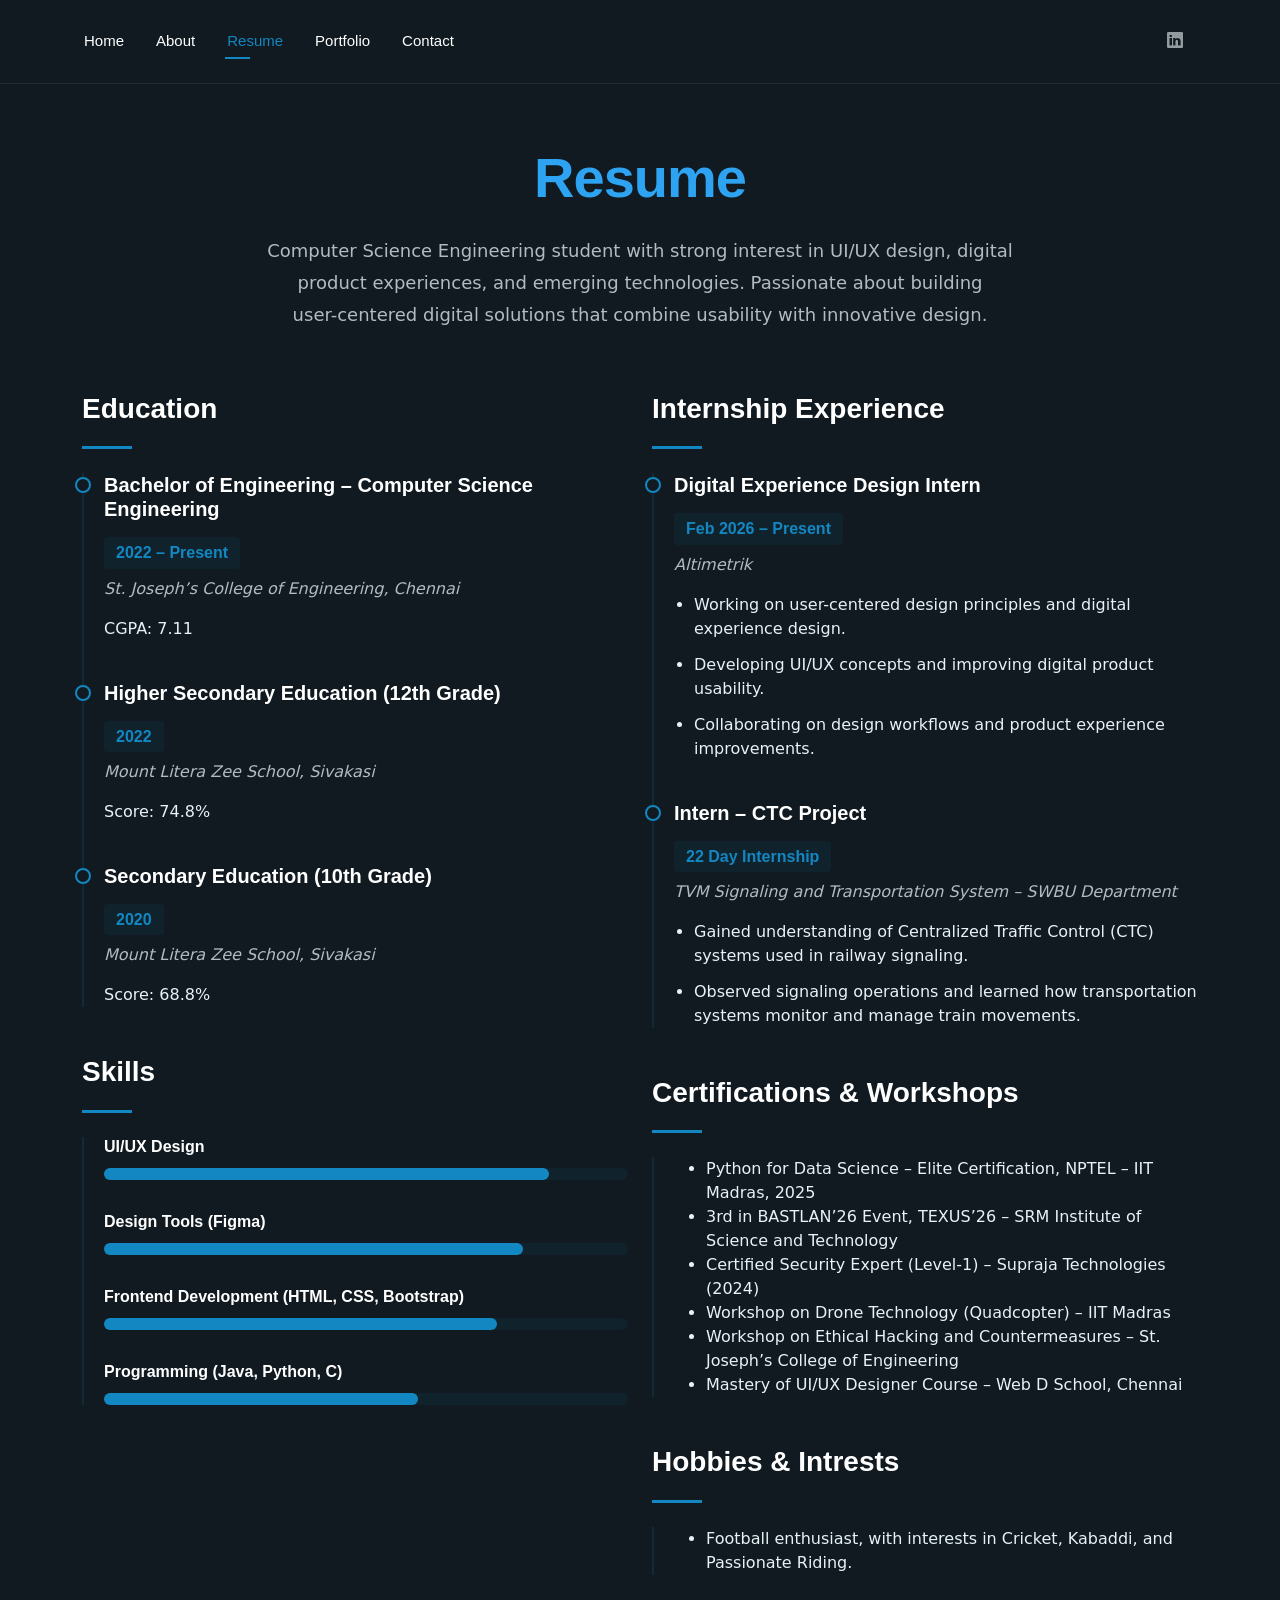
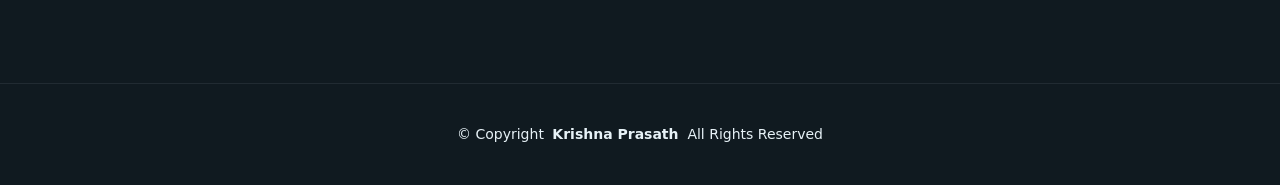
==== resume.html @ 1b945bd7 "Add files via upload" ====
<!DOCTYPE html>
<html lang="en">

<head>
<meta charset="utf-8">
<meta content="width=device-width, initial-scale=1.0" name="viewport">

<title>Resume - Krishna Prasath</title>

<meta name="description" content="Resume of Krishna Prasath - UI/UX Designer and Computer Science Engineering Student">
<meta name="keywords" content="Krishna Prasath Resume, UI UX Designer, Computer Science Engineer">

<link href="assets/img/favicon.png" rel="icon">
<link href="assets/img/apple-touch-icon.png" rel="apple-touch-icon">

<link href="assets/vendor/bootstrap/css/bootstrap.min.css" rel="stylesheet">
<link href="assets/vendor/bootstrap-icons/bootstrap-icons.css" rel="stylesheet">
<link href="assets/vendor/aos/aos.css" rel="stylesheet">
<link href="assets/vendor/swiper/swiper-bundle.min.css" rel="stylesheet">
<link href="assets/vendor/glightbox/css/glightbox.min.css" rel="stylesheet">

<link href="assets/css/main.css" rel="stylesheet">

</head>

<body class="resume-page">

<header id="header" class="header d-flex align-items-center light-background sticky-top">

<div class="container position-relative d-flex align-items-center justify-content-between">

<nav id="navmenu" class="navmenu">

<ul>

<li><a href="index.html">Home</a></li>

<li><a href="about.html">About</a></li>

<li><a href="resume.html" class="active">Resume</a></li>

<li><a href="portfolio.html">Portfolio</a></li>

<li><a href="contact.html">Contact</a></li>

</ul>

<i class="mobile-nav-toggle d-xl-none bi bi-list"></i>

</nav>

<div class="header-social-links">

<a href="https://linkedin.com/in/krishna-prasath-263761264">
<i class="bi bi-linkedin"></i>
</a>

</div>

</div>

</header>


<main class="main">

<section id="resume" class="resume section">


<div class="container section-title">

<h2 style="color:#2EA3F2";><b>Resume</b></h2>

<p>
Computer Science Engineering student with strong interest in UI/UX design, digital product experiences, and emerging technologies. Passionate about building user-centered digital solutions that combine usability with innovative design.
</p>

</div>


<div class="container">


<div class="row">


<div class="col-lg-6">


<div class="resume-item">

<h3 class="resume-title">Education</h3>

<div class="resume-content">

<article class="education-item">

<h4>Bachelor of Engineering – Computer Science Engineering</h4>

<h5>2022 – Present</h5>

<p class="institution"><em>St. Joseph’s College of Engineering, Chennai</em></p>

<p>CGPA: 7.11</p>

</article>


<article class="education-item">

<h4>Higher Secondary Education (12th Grade)</h4>

<h5>2022</h5>

<p class="institution"><em>Mount Litera Zee School, Sivakasi</em></p>

<p>Score: 74.8%</p>

</article>


<article class="education-item">

<h4>Secondary Education (10th Grade)</h4>

<h5>2020</h5>

<p class="institution"><em>Mount Litera Zee School, Sivakasi</em></p>

<p>Score: 68.8%</p>

</article>

</div>

</div>


<div class="resume-item skills-animation">

<h3 class="resume-title">Skills</h3>

<div class="resume-content">

<div class="skill-item">

<h4>UI/UX Design</h4>

<div class="progress">

<div class="progress-bar"
role="progressbar"
aria-valuenow="85"
aria-valuemin="0"
aria-valuemax="100"></div>

</div>

</div>

<div class="skill-item">

<h4>Design Tools (Figma)</h4>

<div class="progress">

<div class="progress-bar"
role="progressbar"
aria-valuenow="80"
aria-valuemin="0"
aria-valuemax="100"></div>

</div>

</div>


<div class="skill-item">

<h4>Frontend Development (HTML, CSS, Bootstrap)</h4>

<div class="progress">

<div class="progress-bar"
role="progressbar"
aria-valuenow="75"
aria-valuemin="0"
aria-valuemax="100"></div>

</div>

</div>


<div class="skill-item">

<h4>Programming (Java, Python, C)</h4>

<div class="progress">

<div class="progress-bar"
role="progressbar"
aria-valuenow="60"
aria-valuemin="0"
aria-valuemax="100"></div>

</div>

</div>

</div>

</div>

</div>



<div class="col-lg-6">


<div class="resume-item">

<h3 class="resume-title">Internship Experience</h3>

<div class="resume-content">


<article class="experience-item">

<h4>Digital Experience Design Intern</h4>

<h5>Feb 2026 – Present</h5>

<p class="company"><em>Altimetrik</em></p>

<ul>

<li>Working on user-centered design principles and digital experience design.</li>

<li>Developing UI/UX concepts and improving digital product usability.</li>

<li>Collaborating on design workflows and product experience improvements.</li>

</ul>

</article>


<!-- <article class="experience-item">

<h4>Software Development Intern</h4>

<h5>15 Day Internship</h5>

<p class="company"><em>DS Solution Tech Private Limited</em></p>

<ul>

<li>Gained hands-on exposure to software development processes.</li>

<li>Worked with development tools and basic UI/UX design concepts.</li>

</ul>

</article> -->

<article class="experience-item">

<h4>Intern – CTC Project</h4>

<h5>22 Day Internship</h5>

<p class="company"><em>TVM Signaling and Transportation System – SWBU Department</em></p>

<ul>

<li>Gained understanding of Centralized Traffic Control (CTC) systems used in railway signaling.</li>

<li>Observed signaling operations and learned how transportation systems monitor and manage train movements.</li>



</ul>

</article>

</div>

</div>

<div class="resume-item">

<h3 class="resume-title">Certifications & Workshops</h3>

<div class="resume-content">

<ul>

<li>Python for Data Science – Elite Certification, NPTEL – IIT Madras, 2025</li>

<li>3rd in BASTLAN’26 Event, TEXUS’26 – SRM Institute of Science and Technology</li>

<li>Certified Security Expert (Level-1) – Supraja Technologies (2024)</li>

<li>Workshop on Drone Technology (Quadcopter) – IIT Madras</li>

<li>Workshop on Ethical Hacking and Countermeasures – St. Joseph’s College of Engineering</li>

<li>Mastery of UI/UX Designer Course – Web D School, Chennai</li>

</ul>

</div>

</div>


<div class="resume-item">

<h3 class="resume-title">Hobbies & Intrests</h3>

<div class="resume-content">

<ul>

<li>Football enthusiast, with interests in Cricket, Kabaddi, and Passionate Riding.</li>

</ul>

</div>

</div>

</div>


</div>

</div>

</section>

</main>


<footer id="footer" class="footer">

<div class="container">

<div class="copyright text-center">

<p>

© Copyright

<strong class="px-1 sitename">

Krishna Prasath

</strong>

All Rights Reserved

</p>

</div>



</div>

</footer>


<a href="#" id="scroll-top"
class="scroll-top d-flex align-items-center justify-content-center">

<i class="bi bi-arrow-up-short"></i>

</a>

<div id="preloader"></div>

<script src="assets/vendor/bootstrap/js/bootstrap.bundle.min.js"></script>
<script src="assets/vendor/php-email-form/validate.js"></script>
<script src="assets/vendor/aos/aos.js"></script>
<script src="assets/vendor/typed.js/typed.umd.js"></script>
<script src="assets/vendor/waypoints/noframework.waypoints.js"></script>
<script src="assets/vendor/purecounter/purecounter_vanilla.js"></script>
<script src="assets/vendor/swiper/swiper-bundle.min.js"></script>
<script src="assets/vendor/imagesloaded/imagesloaded.pkgd.min.js"></script>
<script src="assets/vendor/isotope-layout/isotope.pkgd.min.js"></script>
<script src="assets/vendor/glightbox/js/glightbox.min.js"></script>

<script src="assets/js/main.js"></script>

</body>

</html>
---- assets/css/main.css ----
/**
* Template Name: FolioOne
* Template URL: https://bootstrapmade.com/folioone-bootstrap-portfolio-website-template/
* Updated: Aug 23 2025 with Bootstrap v5.3.7
* Author: BootstrapMade.com
* License: https://bootstrapmade.com/license/
*/

/*--------------------------------------------------------------
# Font & Color Variables
# Help: https://bootstrapmade.com/color-system/
--------------------------------------------------------------*/
/* Fonts */
:root {
  --default-font: "Roboto",  system-ui, -apple-system, "Segoe UI", Roboto, "Helvetica Neue", Arial, "Noto Sans", "Liberation Sans", sans-serif, "Apple Color Emoji", "Segoe UI Emoji", "Segoe UI Symbol", "Noto Color Emoji";
  --heading-font: "Raleway",  sans-serif;
  --nav-font: "Poppins",  sans-serif;
}

/* Global Colors - The following color variables are used throughout the website. Updating them here will change the color scheme of the entire website */
:root { 
  --background-color: #101a20; /* Background color for the entire website, including individual sections */
  --default-color: #e7f2f7; /* Default color used for the majority of the text content across the entire website */
  --heading-color: #ffffff; /* Color for headings, subheadings and title throughout the website */
  --accent-color: #1387c1; /* Accent color that represents your brand on the website. It's used for buttons, links, and other elements that need to stand out */
  --surface-color: #141f26; /* The surface color is used as a background of boxed elements within sections, such as cards, icon boxes, or other elements that require a visual separation from the global background. */
  --contrast-color: #ffffff; /* Contrast color for text, ensuring readability against backgrounds of accent, heading, or default colors. */
}

/* Nav Menu Colors - The following color variables are used specifically for the navigation menu. They are separate from the global colors to allow for more customization options */
:root {
  --nav-color: #ffffff;  /* The default color of the main navmenu links */
  --nav-hover-color: #1387c1; /* Applied to main navmenu links when they are hovered over or active */
  --nav-mobile-background-color: #213642; /* Used as the background color for mobile navigation menu */
  --nav-dropdown-background-color: #051117; /* Used as the background color for dropdown items that appear when hovering over primary navigation items */
  --nav-dropdown-color: #e7f2f7; /* Used for navigation links of the dropdown items in the navigation menu. */
  --nav-dropdown-hover-color: #1387c1; /* Similar to --nav-hover-color, this color is applied to dropdown navigation links when they are hovered over. */
}

/* Color Presets - These classes override global colors when applied to any section or element, providing reuse of the sam color scheme. */

.light-background {
  --background-color: #142027;
  --surface-color: #325264;
}

.dark-background {
  --background-color: #0b1419;
  --default-color: #ffffff;
  --heading-color: #ffffff;
  --surface-color: #252525;
  --contrast-color: #ffffff;
}

/* Smooth scroll */
:root {
  scroll-behavior: smooth;
}

/*--------------------------------------------------------------
# General Styling & Shared Classes
--------------------------------------------------------------*/
body {
  color: var(--default-color);
  background-color: var(--background-color);
  font-family: var(--default-font);
}

a {
  color: var(--accent-color);
  text-decoration: none;
  transition: 0.3s;
}

a:hover {
  color: color-mix(in srgb, var(--accent-color), transparent 25%);
  text-decoration: none;
}

h1,
h2,
h3,
h4,
h5,
h6 {
  color: var(--heading-color);
  font-family: var(--heading-font);
}

/* PHP Email Form Messages
------------------------------*/
.php-email-form .error-message {
  display: none;
  background: #df1529;
  color: #ffffff;
  text-align: left;
  padding: 15px;
  margin-bottom: 24px;
  font-weight: 600;
}

.php-email-form .sent-message {
  display: none;
  color: #ffffff;
  background: #059652;
  text-align: center;
  padding: 15px;
  margin-bottom: 24px;
  font-weight: 600;
}

.php-email-form .loading {
  display: none;
  background: var(--surface-color);
  text-align: center;
  padding: 15px;
  margin-bottom: 24px;
}

.php-email-form .loading:before {
  content: "";
  display: inline-block;
  border-radius: 50%;
  width: 24px;
  height: 24px;
  margin: 0 10px -6px 0;
  border: 3px solid var(--accent-color);
  border-top-color: var(--surface-color);
  animation: php-email-form-loading 1s linear infinite;
}

@keyframes php-email-form-loading {
  0% {
    transform: rotate(0deg);
  }

  100% {
    transform: rotate(360deg);
  }
}

/*--------------------------------------------------------------
# Global Header
--------------------------------------------------------------*/
.header {
  --background-color: rgba(255, 255, 255, 0);
  color: var(--default-color);
  background-color: var(--background-color);
  padding: 15px 0;
  transition: all 0.5s;
  z-index: 997;
  border-bottom: 1px solid color-mix(in srgb, var(--default-color), transparent 92%);
}

.header .logo {
  line-height: 1;
}

.header .logo img {
  max-height: 36px;
  margin-right: 8px;
}

.header .logo h1 {
  font-size: 32px;
  margin: 0;
  font-weight: 400;
  color: var(--heading-color);
}

.header .header-social-links {
  padding-right: 15px;
}

.header .header-social-links a {
  color: color-mix(in srgb, var(--default-color), transparent 40%);
  padding-left: 6px;
  display: inline-block;
  transition: 0.3s;
  font-size: 16px;
}

.header .header-social-links a:hover {
  color: var(--default-color);
}

.header .header-social-links a i {
  line-height: 0px;
}

@media (max-width: 1200px) {
  .header .logo {
    order: 1;
  }

  .header .header-social-links {
    order: 2;
  }

  .header .navmenu {
    order: 3;
  }
}

/* Global Header on Scroll
------------------------------*/
.scrolled .header {
  --background-color: rgba(16, 26, 32, 0.9);
}

/*--------------------------------------------------------------
# Navigation Menu
--------------------------------------------------------------*/
/* Desktop Navigation */
@media (min-width: 1200px) {
  .navmenu {
    padding: 0;
  }

  .navmenu ul {
    margin: 0;
    padding: 0;
    display: flex;
    list-style: none;
    align-items: center;
  }

  .navmenu li {
    position: relative;
  }

  .navmenu>ul>li {
    white-space: nowrap;
    padding: 15px 28px 15px 0;
  }

  .navmenu>ul>li:last-child {
    padding-right: 0;
  }

  .navmenu a,
  .navmenu a:focus {
    color: var(--nav-color);
    font-size: 15px;
    padding: 0 2px;
    font-family: var(--nav-font);
    font-weight: 400;
    display: flex;
    align-items: center;
    justify-content: space-between;
    white-space: nowrap;
    transition: 0.3s;
    position: relative;
  }

  .navmenu a i,
  .navmenu a:focus i {
    font-size: 12px;
    line-height: 0;
    margin-left: 5px;
    transition: 0.3s;
  }

  .navmenu>ul>li>a:before {
    content: "";
    position: absolute;
    height: 2px;
    bottom: -6px;
    left: 0;
    background-color: var(--nav-hover-color);
    visibility: hidden;
    width: 0px;
    transition: all 0.3s ease-in-out 0s;
  }

  .navmenu a:hover:before,
  .navmenu li:hover>a:before,
  .navmenu .active:before {
    visibility: visible;
    width: 25px;
  }

  .navmenu li:hover>a,
  .navmenu .active,
  .navmenu .active:focus {
    color: var(--nav-hover-color);
  }

  .navmenu .dropdown ul {
    margin: 0;
    padding: 10px 0;
    background: var(--nav-dropdown-background-color);
    display: block;
    position: absolute;
    visibility: hidden;
    left: -5px;
    top: 130%;
    opacity: 0;
    transition: 0.3s;
    border-radius: 4px;
    z-index: 99;
    box-shadow: 0px 0px 30px rgba(0, 0, 0, 0.1);
  }

  .navmenu .dropdown ul li {
    min-width: 200px;
  }

  .navmenu .dropdown ul a {
    padding: 10px 20px;
    font-size: 15px;
    text-transform: none;
    color: var(--nav-dropdown-color);
  }

  .navmenu .dropdown ul a i {
    font-size: 12px;
  }

  .navmenu .dropdown ul a:hover,
  .navmenu .dropdown ul .active:hover,
  .navmenu .dropdown ul li:hover>a {
    color: var(--nav-dropdown-hover-color);
  }

  .navmenu .dropdown:hover>ul {
    opacity: 1;
    top: 100%;
    visibility: visible;
  }

  .navmenu .dropdown .dropdown ul {
    top: 0;
    left: -90%;
    visibility: hidden;
  }

  .navmenu .dropdown .dropdown:hover>ul {
    opacity: 1;
    top: 0;
    left: -100%;
    visibility: visible;
  }
}

/* Mobile Navigation */
@media (max-width: 1199px) {
  .mobile-nav-toggle {
    color: var(--nav-color);
    font-size: 28px;
    line-height: 0;
    margin-right: 10px;
    cursor: pointer;
    transition: color 0.3s;
  }

  .navmenu {
    padding: 0;
    z-index: 9997;
  }

  .navmenu ul {
    display: none;
    list-style: none;
    position: absolute;
    inset: 60px 20px 20px 20px;
    padding: 10px 0;
    margin: 0;
    border-radius: 6px;
    background-color: var(--nav-mobile-background-color);
    border: 1px solid color-mix(in srgb, var(--default-color), transparent 90%);
    box-shadow: none;
    overflow-y: auto;
    transition: 0.3s;
    z-index: 9998;
  }

  .navmenu a,
  .navmenu a:focus {
    color: var(--nav-dropdown-color);
    padding: 10px 20px;
    font-family: var(--nav-font);
    font-size: 17px;
    font-weight: 500;
    display: flex;
    align-items: center;
    justify-content: space-between;
    white-space: nowrap;
    transition: 0.3s;
  }

  .navmenu a i,
  .navmenu a:focus i {
    font-size: 12px;
    line-height: 0;
    margin-left: 5px;
    width: 30px;
    height: 30px;
    display: flex;
    align-items: center;
    justify-content: center;
    border-radius: 50%;
    transition: 0.3s;
    background-color: color-mix(in srgb, var(--accent-color), transparent 90%);
  }

  .navmenu a i:hover,
  .navmenu a:focus i:hover {
    background-color: var(--accent-color);
    color: var(--contrast-color);
  }

  .navmenu a:hover,
  .navmenu .active,
  .navmenu .active:focus {
    color: var(--nav-dropdown-hover-color);
  }

  .navmenu .active i,
  .navmenu .active:focus i {
    background-color: var(--accent-color);
    color: var(--contrast-color);
    transform: rotate(180deg);
  }

  .navmenu .dropdown ul {
    position: static;
    display: none;
    z-index: 99;
    padding: 10px 0;
    margin: 10px 20px;
    background-color: var(--nav-dropdown-background-color);
    transition: all 0.5s ease-in-out;
  }

  .navmenu .dropdown ul ul {
    background-color: rgba(33, 37, 41, 0.1);
  }

  .navmenu .dropdown>.dropdown-active {
    display: block;
    background-color: rgba(33, 37, 41, 0.03);
  }

  .mobile-nav-active {
    overflow: hidden;
  }

  .mobile-nav-active .mobile-nav-toggle {
    color: #fff;
    position: absolute;
    font-size: 32px;
    top: 15px;
    right: 15px;
    margin-right: 0;
    z-index: 9999;
  }

  .mobile-nav-active .navmenu {
    position: fixed;
    overflow: hidden;
    inset: 0;
    background: rgba(33, 37, 41, 0.8);
    transition: 0.3s;
  }

  .mobile-nav-active .navmenu>ul {
    display: block;
  }
}

/*--------------------------------------------------------------
# Global Footer
--------------------------------------------------------------*/
.footer {
  color: var(--default-color);
  background-color: var(--background-color);
  font-size: 14px;
  padding: 40px 0;
  position: relative;
  border-top: 1px solid color-mix(in srgb, var(--default-color), transparent 92%);
}

.footer .copyright p {
  margin-bottom: 0;
}

.footer .social-links {
  margin-top: 20px;
}

.footer .social-links a {
  display: flex;
  align-items: center;
  justify-content: center;
  width: 40px;
  height: 40px;
  border-radius: 50%;
  border: 1px solid color-mix(in srgb, var(--default-color), transparent 50%);
  font-size: 16px;
  color: color-mix(in srgb, var(--default-color), transparent 50%);
  margin: 0 5px;
  transition: 0.3s;
}

.footer .social-links a:hover {
  color: var(--accent-color);
  border-color: var(--accent-color);
}

.footer .credits {
  margin-top: 10px;
  font-size: 13px;
  text-align: center;
}

/*--------------------------------------------------------------
# Preloader
--------------------------------------------------------------*/
#preloader {
  position: fixed;
  inset: 0;
  z-index: 9999;
  overflow: hidden;
  background-color: var(--background-color);
  transition: all 0.6s ease-out;
  width: 100%;
  height: 100vh;
}

#preloader:before,
#preloader:after {
  content: "";
  position: absolute;
  border: 4px solid var(--accent-color);
  border-radius: 50%;
  animation: animate-preloader 2s cubic-bezier(0, 0.2, 0.8, 1) infinite;
}

#preloader:after {
  animation-delay: -0.5s;
}

@keyframes animate-preloader {
  0% {
    width: 10px;
    height: 10px;
    top: calc(50% - 5px);
    left: calc(50% - 5px);
    opacity: 1;
  }

  100% {
    width: 72px;
    height: 72px;
    top: calc(50% - 36px);
    left: calc(50% - 36px);
    opacity: 0;
  }
}

/*--------------------------------------------------------------
# Scroll Top Button
--------------------------------------------------------------*/
.scroll-top {
  position: fixed;
  visibility: hidden;
  opacity: 0;
  right: 15px;
  bottom: -15px;
  z-index: 99999;
  background-color: var(--accent-color);
  width: 44px;
  height: 44px;
  border-radius: 50px;
  transition: all 0.4s;
}

.scroll-top i {
  font-size: 24px;
  color: var(--contrast-color);
  line-height: 0;
}

.scroll-top:hover {
  background-color: color-mix(in srgb, var(--accent-color), transparent 20%);
  color: var(--contrast-color);
}

.scroll-top.active {
  visibility: visible;
  opacity: 1;
  bottom: 15px;
}

/*--------------------------------------------------------------
# Disable aos animation delay on mobile devices
--------------------------------------------------------------*/
@media screen and (max-width: 768px) {
  [data-aos-delay] {
    transition-delay: 0 !important;
  }
}

/*--------------------------------------------------------------
# Global Page Titles & Breadcrumbs
--------------------------------------------------------------*/
.page-title {
  color: var(--default-color);
  background-color: var(--background-color);
  position: relative;
}

.page-title .heading {
  padding: 80px 0;
  border-top: 1px solid color-mix(in srgb, var(--default-color), transparent 90%);
}

.page-title .heading h1 {
  font-size: 38px;
  font-weight: 700;
}

.page-title nav {
  background-color: color-mix(in srgb, var(--default-color), transparent 96%);
  padding: 20px 0;
}

.page-title nav ol {
  display: flex;
  flex-wrap: wrap;
  list-style: none;
  padding: 0;
  margin: 0;
  font-size: 16px;
  font-weight: 400;
}

.page-title nav ol li+li {
  padding-left: 10px;
}

.page-title nav ol li+li::before {
  content: "/";
  display: inline-block;
  padding-right: 10px;
  color: color-mix(in srgb, var(--default-color), transparent 70%);
}

/*--------------------------------------------------------------
# Global Sections
--------------------------------------------------------------*/
section,
.section {
  color: var(--default-color);
  background-color: var(--background-color);
  padding: 60px 0;
  scroll-margin-top: 100px;
  overflow: clip;
}

@media (max-width: 1199px) {

  section,
  .section {
    scroll-margin-top: 66px;
  }
}

/*--------------------------------------------------------------
# Global Section Titles
--------------------------------------------------------------*/
.section-title {
  text-align: center;
  padding-bottom: 60px;
  position: relative;
}

.section-title h2 {
  font-size: 3.5rem;
  font-weight: 400;
  line-height: 1.2;
  color: var(--heading-color);
  margin-bottom: 1.5rem;
  letter-spacing: -1px;
}

@media (max-width: 768px) {
  .section-title h2 {
    font-size: 2.5rem;
  }
}

.section-title p {
  font-size: 1.125rem;
  line-height: 1.8;
  color: color-mix(in srgb, var(--default-color), transparent 25%);
  max-width: 900px;
  margin: 0 auto;
  text-wrap: balance;
}

/*--------------------------------------------------------------
# Hero Section
--------------------------------------------------------------*/
.hero {
  padding: 80px 0;
  min-height: 100vh;
  display: flex;
  align-items: center;
}

.hero .hero-content h1 {
  font-size: 3.5rem;
  font-weight: 700;
  margin-bottom: 1rem;
  line-height: 1.2;
}

.hero .hero-content h1 .highlight {
  color: var(--accent-color);
  position: relative;
}

.hero .hero-content h1 .highlight::after {
  content: "";
  position: absolute;
  bottom: 0;
  left: 0;
  width: 100%;
  height: 3px;
  background: linear-gradient(90deg, var(--accent-color), color-mix(in srgb, var(--accent-color), transparent 50%));
  border-radius: 2px;
}

@media (max-width: 768px) {
  .hero .hero-content h1 {
    font-size: 2.5rem;
  }
}

.hero .hero-content h2 {
  font-size: 1.5rem;
  font-weight: 400;
  margin-bottom: 2rem;
  color: color-mix(in srgb, var(--default-color), transparent 20%);
}

.hero .hero-content h2 .typed {
  color: var(--accent-color);
  font-weight: 600;
}

@media (max-width: 768px) {
  .hero .hero-content h2 {
    font-size: 1.25rem;
  }
}

.hero .hero-content p {
  font-size: 1.1rem;
  line-height: 1.6;
  margin-bottom: 2.5rem;
  color: color-mix(in srgb, var(--default-color), transparent 30%);
}

.hero .hero-actions {
  display: flex;
  gap: 1rem;
  margin-bottom: 3rem;
}

.hero .hero-actions .btn {
  padding: 12px 30px;
  border-radius: 50px;
  font-weight: 600;
  text-decoration: none;
  transition: all 0.3s ease;
  border: 2px solid;
}

.hero .hero-actions .btn.btn-primary {
  background: var(--accent-color);
  color: var(--contrast-color);
  border-color: var(--accent-color);
}

.hero .hero-actions .btn.btn-primary:hover {
  background: color-mix(in srgb, var(--accent-color), black 15%);
  border-color: color-mix(in srgb, var(--accent-color), black 15%);
  transform: translateY(-2px);
}

.hero .hero-actions .btn.btn-outline {
  background: transparent;
  color: var(--accent-color);
  border-color: var(--accent-color);
}

.hero .hero-actions .btn.btn-outline:hover {
  transform: translateY(-2px);
}

@media (max-width: 576px) {
  .hero .hero-actions {
    flex-direction: column;
  }

  .hero .hero-actions .btn {
    text-align: center;
  }
}

.hero .social-links {
  display: flex;
  gap: 1rem;
}

.hero .social-links a {
  width: 45px;
  height: 45px;
  background: var(--surface-color);
  border-radius: 50%;
  display: flex;
  align-items: center;
  justify-content: center;
  color: var(--default-color);
  font-size: 1.2rem;
  transition: all 0.3s ease;
}

.hero .social-links a:hover {
  background: var(--accent-color);
  color: var(--contrast-color);
  transform: translateY(-3px);
  box-shadow: 0 8px 25px color-mix(in srgb, var(--accent-color), transparent 70%);
}

.hero .hero-image {
  position: relative;
}

.hero .hero-image .image-wrapper {
  position: relative;
  max-width: 450px;
  margin: 0 auto;
}

.hero .hero-image .image-wrapper img {
  border-radius: 0px;
  box-shadow: 0 5px 15px color-mix(in srgb, var(--default-color), transparent 95%);
  transition: transform 0.3s ease;
}

.hero .hero-image .image-wrapper img:hover {
  transform: scale(1.02);
}

.hero .hero-image .floating-elements {
  position: absolute;
  top: 0;
  left: 0;
  right: 0;
  bottom: 0;
  pointer-events: none;
}

.hero .hero-image .floating-elements .floating-card {
  position: absolute;
  background: var(--surface-color);
  padding: 15px 20px;
  border-radius: 15px;
  box-shadow: 0 10px 30px color-mix(in srgb, var(--default-color), transparent 90%);
  display: flex;
  align-items: center;
  gap: 10px;
  font-weight: 600;
  animation: float 3s ease-in-out infinite;
}

.hero .hero-image .floating-elements .floating-card i {
  font-size: 1.5rem;
  color: var(--accent-color);
}

.hero .hero-image .floating-elements .floating-card.design {
  top: 10%;
  right: -10%;
  animation-delay: 0s;
}

.hero .hero-image .floating-elements .floating-card.code {
  bottom: 30%;
  left: -15%;
  animation-delay: 1s;
}

.hero .hero-image .floating-elements .floating-card.creativity {
  top: 60%;
  right: -5%;
  animation-delay: 2s;
}

@media (max-width: 992px) {
  .hero .hero-image .floating-elements .floating-card {
    display: none;
  }
}

@keyframes float {

  0%,
  100% {
    transform: translateY(0px);
  }

  50% {
    transform: translateY(-10px);
  }
}

@media (max-width: 992px) {
  .hero .hero-content {
    text-align: center;
    margin-bottom: 3rem;
  }
}

/*--------------------------------------------------------------
# About Section
--------------------------------------------------------------*/
.about .intro-content .eyebrow {
  display: inline-block;
  letter-spacing: 0.12em;
  text-transform: uppercase;
  font-size: 12px;
  color: color-mix(in srgb, var(--default-color), transparent 40%);
  margin-bottom: 16px;
}

.about .intro-content .headline {
  font-family: var(--heading-font);
  font-weight: 300;
  line-height: 1.2;
  font-size: clamp(28px, 4vw, 44px);
  margin: 0 0 24px 0;
}

.about .intro-content .lead {
  font-size: 18px;
  line-height: 1.8;
  color: color-mix(in srgb, var(--default-color), transparent 10%);
  margin-bottom: 24px;
}

.about .intro-content p {
  line-height: 1.8;
  margin-bottom: 24px;
  color: color-mix(in srgb, var(--default-color), transparent 5%);
}

.about .intro-content .cta-group {
  display: flex;
  gap: 24px;
  align-items: center;
  margin-top: 24px;
}

.about .intro-content .cta-group .btn-ghost {
  display: inline-flex;
  align-items: center;
  gap: 8px;
  padding: 12px 18px;
  border-radius: 6px;
  color: var(--accent-color);
  background: color-mix(in srgb, var(--accent-color), transparent 92%);
  border: 1px solid color-mix(in srgb, var(--accent-color), transparent 70%);
  transition: 0.3s ease-in-out;
}

.about .intro-content .cta-group .btn-ghost:hover,
.about .intro-content .cta-group .btn-ghost:focus {
  color: var(--contrast-color);
  background: var(--accent-color);
  border-color: var(--accent-color);
  outline: none;
  box-shadow: 0 0 0 3px color-mix(in srgb, var(--accent-color), transparent 70%);
}

.about .intro-content .cta-group .link-underline {
  display: inline-flex;
  align-items: center;
  gap: 8px;
  position: relative;
  color: var(--accent-color);
  padding-bottom: 4px;
  transition: 0.3s ease-in-out;
}

.about .intro-content .cta-group .link-underline::after {
  content: "";
  position: absolute;
  left: 0;
  right: 0;
  bottom: 0;
  height: 1px;
  background: color-mix(in srgb, var(--accent-color), transparent 40%);
  transform: scaleX(0.4);
  transform-origin: left;
  transition: 0.3s ease-in-out;
}

.about .intro-content .cta-group .link-underline:hover,
.about .intro-content .cta-group .link-underline:focus {
  color: color-mix(in srgb, var(--accent-color), transparent 10%);
  outline: none;
}

.about .intro-content .cta-group .link-underline:hover::after,
.about .intro-content .cta-group .link-underline:focus::after {
  transform: scaleX(1);
}

.about .profile-figure {
  margin: 0;
}

.about .profile-figure .profile-photo {
  width: 88%;
  max-width: 440px;
  border-radius: 18px;
  box-shadow: 0 10px 30px color-mix(in srgb, var(--default-color), transparent 92%);
  transform: translateY(0);
  transition: transform 0.3s ease-in-out;
}

.about .profile-figure .profile-caption {
  margin-top: 24px;
  display: flex;
  align-items: center;
  justify-content: center;
}

.about .profile-figure .profile-caption .meta {
  font-size: 14px;
  color: color-mix(in srgb, var(--default-color), transparent 20%);
}

.about .profile-figure .profile-caption .meta .funfact {
  font-size: 13px;
  margin-top: 4px;
  color: color-mix(in srgb, var(--default-color), transparent 35%);
}

.about .profile-figure:hover .profile-photo {
  transform: translateY(-4px);
}

.about .skill-item {
  padding: 24px;
  border-radius: 6px;
  transition: 0.3s ease-in-out;
  background: color-mix(in srgb, var(--surface-color), var(--accent-color) 2%);
  border: 1px solid color-mix(in srgb, var(--default-color), transparent 88%);
  height: 100%;
}

.about .skill-item i {
  font-size: 24px;
  color: var(--accent-color);
  margin-bottom: 16px;
  display: inline-block;
}

.about .skill-item h3 {
  font-size: 16px;
  margin-bottom: 6px;
  font-weight: 500;
}

.about .skill-item p {
  margin: 0;
  font-size: 14px;
  color: color-mix(in srgb, var(--default-color), transparent 25%);
}

.about .skill-item:hover {
  transform: translateY(-3px);
  border-color: color-mix(in srgb, var(--accent-color), transparent 60%);
  box-shadow: 0 10px 30px color-mix(in srgb, var(--default-color), transparent 92%);
}

.about .timeline-item {
  position: relative;
  padding-left: 26px;
}

.about .timeline-item time {
  display: inline-block;
  font-size: 12px;
  letter-spacing: 0.08em;
  text-transform: uppercase;
  color: color-mix(in srgb, var(--default-color), transparent 45%);
  margin-bottom: 6px;
}

.about .timeline-item h4 {
  font-size: 18px;
  font-weight: 400;
  margin: 0 0 6px;
}

.about .timeline-item p {
  font-size: 14px;
  color: color-mix(in srgb, var(--default-color), transparent 25%);
  margin: 0;
}

.about .timeline-item .dot {
  position: absolute;
  left: 0;
  top: 4px;
  width: 10px;
  height: 10px;
  border-radius: 50%;
  background: var(--accent-color);
  box-shadow: 0 0 0 6px color-mix(in srgb, var(--accent-color), transparent 80%);
}

.about .personal-quote {
  padding: 24px 0;
}

.about .personal-quote p {
  font-family: var(--heading-font);
  font-weight: 300;
  font-size: clamp(20px, 3vw, 28px);
  line-height: 1.5;
  color: color-mix(in srgb, var(--default-color), transparent 5%);
  margin: 0 auto;
  max-width: 800px;
}

.about .fact-pill {
  display: flex;
  align-items: center;
  justify-content: center;
  gap: 10px;
  padding: 10px 14px;
  border-radius: 999px;
  border: 1px solid color-mix(in srgb, var(--default-color), transparent 85%);
  background: var(--surface-color);
  color: color-mix(in srgb, var(--default-color), transparent 10%);
  transition: 0.3s ease-in-out;
}

.about .fact-pill i {
  color: var(--accent-color);
}

.about .fact-pill span {
  font-size: 14px;
}

.about .fact-pill:hover {
  transform: translateY(-2px);
  border-color: color-mix(in srgb, var(--accent-color), transparent 60%);
  box-shadow: 0 10px 30px color-mix(in srgb, var(--default-color), transparent 92%);
}

.about .fact-pill:focus-within {
  box-shadow: 0 0 0 3px color-mix(in srgb, var(--accent-color), transparent 70%);
}

@media (max-width: 992px) {
  .about .profile-figure {
    text-align: center !important;
  }

  .about .profile-figure .profile-photo {
    width: 72%;
  }

  .about .intro-content .cta-group {
    flex-wrap: wrap;
  }
}

@media (max-width: 576px) {
  .about .profile-figure .profile-photo {
    width: 100%;
  }
}

/*--------------------------------------------------------------
# Skills Section
--------------------------------------------------------------*/
.skills .skill-box {
  background-color: var(--surface-color);
  padding: 2rem;
  border-radius: 8px;
  box-shadow: 0 0 20px rgba(0, 0, 0, 0.05);
}

.skills .skill-box h3 {
  font-size: 1.2rem;
  margin-bottom: 1rem;
  font-weight: 600;
}

.skills .skill-box p {
  font-size: 0.9rem;
  margin-bottom: 0.8rem;
  opacity: 0.6;
}

.skills .skill-box .progress {
  background-color: color-mix(in srgb, var(--accent-color), transparent 85%);
  border-radius: 50px;
  height: 8px;
  margin-top: 5px;
  overflow: hidden;
}

.skills .skill-box .progress .progress-bar {
  background-color: var(--accent-color);
  height: 100%;
  position: relative;
  border-radius: 50px;
  transition: 0.9s;
  width: 1px;
}

/*--------------------------------------------------------------
# Stats Section
--------------------------------------------------------------*/
.stats .avatars {
  position: relative;
}

.stats .avatars img {
  width: 60px;
  height: 60px;
  border: 3px solid var(--accent-color);
  margin-right: -15px;
  transition: transform 0.3s ease;
}

.stats .avatars img:hover {
  transform: translateY(-5px);
  z-index: 2;
}

.stats .counters h2 {
  color: var(--heading-color);
  font-size: 48px;
  font-weight: 700;
  margin-bottom: 10px;
}

.stats .counters h2 span {
  display: inline-block;
}

.stats .counters p {
  color: var(--default-color);
  font-size: 18px;
  margin: 0;
  opacity: 0.9;
}

@media (max-width: 991px) {
  .stats .row {
    text-align: center;
  }

  .stats .avatars {
    justify-content: center;
    margin-bottom: 40px;
  }

  .stats .counters h2 {
    font-size: 36px;
  }

  .stats .counters p {
    font-size: 16px;
  }

  .stats .counters .col-md-4 {
    margin-bottom: 30px;
  }

  .stats .counters .col-md-4:last-child {
    margin-bottom: 0;
  }
}

@media (max-width: 576px) {
  .stats {
    padding: 60px 0;
  }

  .stats .avatars {
    flex-wrap: wrap;
    justify-content: center;
  }

  .stats .avatars img {
    margin: 0 -8px;
  }
}

/*--------------------------------------------------------------
# Testimonials Section
--------------------------------------------------------------*/
.testimonials .testimonials-carousel,
.testimonials .testimonials-slider {
  overflow: hidden;
}

.testimonials .testimonial-item .testimonial-content {
  border-left: 3px solid var(--accent-color);
  padding-left: 30px;
}

.testimonials .testimonial-item .testimonial-img {
  border-radius: 50%;
  border: 4px solid var(--background-color);
  margin: 0 auto;
}

.testimonials .testimonial-item h3 {
  font-size: 20px;
  font-weight: bold;
  margin: 10px 0 5px 0;
}

.testimonials .testimonial-item h4 {
  font-size: 14px;
  color: color-mix(in srgb, var(--default-color), transparent 40%);
  margin: 0 0 10px 0;
}

.testimonials .testimonial-item .stars i {
  color: #ffc107;
  margin: 0 1px;
}

.testimonials .testimonial-item .quote-icon-left,
.testimonials .testimonial-item .quote-icon-right {
  color: color-mix(in srgb, var(--accent-color), transparent 50%);
  font-size: 26px;
  line-height: 0;
}

.testimonials .testimonial-item .quote-icon-left {
  display: inline-block;
  left: -5px;
  position: relative;
}

.testimonials .testimonial-item .quote-icon-right {
  display: inline-block;
  right: -5px;
  position: relative;
  top: 10px;
  transform: scale(-1, -1);
}

.testimonials .testimonial-item p {
  font-style: italic;
}

.testimonials .swiper-wrapper {
  height: auto;
}

.testimonials .swiper-pagination {
  margin-top: 30px;
  position: relative;
}

.testimonials .swiper-pagination .swiper-pagination-bullet {
  width: 12px;
  height: 12px;
  background-color: color-mix(in srgb, var(--default-color), transparent 85%);
  opacity: 1;
}

.testimonials .swiper-pagination .swiper-pagination-bullet-active {
  background-color: var(--accent-color);
}

/*--------------------------------------------------------------
# Resume Section
--------------------------------------------------------------*/
.resume .resume-item {
  margin-bottom: 3rem;
}

.resume .resume-item .resume-title {
  font-size: 1.75rem;
  font-weight: 700;
  margin-bottom: 1.5rem;
  padding-bottom: 1.5rem;
  position: relative;
  color: var(--heading-color);
}

.resume .resume-item .resume-title::after {
  content: "";
  position: absolute;
  display: block;
  width: 50px;
  height: 3px;
  background: var(--accent-color);
  bottom: 0;
  left: 0;
}

.resume .resume-item .resume-content {
  padding-left: 1.25rem;
  border-left: 2px solid color-mix(in srgb, var(--accent-color), transparent 85%);
}

.resume .resume-item article {
  position: relative;
  margin-bottom: 2.5rem;
}

.resume .resume-item article::before {
  content: "";
  position: absolute;
  width: 16px;
  height: 16px;
  border-radius: 50%;
  left: -1.8rem;
  top: 0.25rem;
  background: var(--background-color);
  border: 2px solid var(--accent-color);
}

.resume .resume-item article h4 {
  font-size: 1.25rem;
  font-weight: 600;
  margin-bottom: 0.5rem;
  color: var(--heading-color);
}

.resume .resume-item article h5 {
  font-size: 1rem;
  background: color-mix(in srgb, var(--accent-color), transparent 92%);
  padding: 0.375rem 0.75rem;
  display: inline-block;
  font-weight: 600;
  margin: 0.5rem 0;
  color: var(--accent-color);
  border-radius: 4px;
}

.resume .resume-item article .institution,
.resume .resume-item article .company {
  font-size: 1rem;
  margin-bottom: 1rem;
  color: color-mix(in srgb, var(--default-color), transparent 25%);
}

.resume .resume-item article p {
  margin-bottom: 1rem;
}

.resume .resume-item article ul {
  padding-left: 1.25rem;
  margin-bottom: 0;
}

.resume .resume-item article ul li {
  padding-bottom: 0.75rem;
  position: relative;
}

.resume .resume-item article ul li:last-child {
  padding-bottom: 0;
}

.resume .skill-item {
  margin-bottom: 2rem;
}

.resume .skill-item h4 {
  font-size: 1rem;
  font-weight: 600;
  margin-bottom: 0.75rem;
  color: var(--heading-color);
}

.resume .skill-item .progress {
  height: 0.75rem;
  background-color: color-mix(in srgb, var(--accent-color), transparent 92%);
  border-radius: 1rem;
  overflow: visible;
}

.resume .skill-item .progress .progress-bar {
  background-color: var(--accent-color);
  position: relative;
  border-radius: 1rem;
  width: 0;
  transition: width 1s ease;
}

.resume .skill-item .progress .progress-bar::after {
  content: attr(aria-valuenow) "%";
  position: absolute;
  right: 0;
  top: -1.75rem;
  font-size: 0.875rem;
  font-weight: 600;
  color: var(--accent-color);
}

@media (max-width: 991.98px) {
  .resume .resume-item {
    margin-bottom: 2rem;
  }
}

@media (max-width: 767.98px) {
  .resume .resume-content {
    padding-left: 1rem !important;
  }

  .resume article::before {
    left: -2rem !important;
  }
}

/*--------------------------------------------------------------
# Services Section
--------------------------------------------------------------*/
.services .service-item {
  display: flex;
  background-color: var(--surface-color);
  border-radius: 12px;
  padding: 2rem;
  height: 100%;
  position: relative;
  overflow: hidden;
  box-shadow: 0 5px 20px rgba(0, 0, 0, 0.03);
  transition: all 0.4s ease;
}

.services .service-item::before {
  content: "";
  position: absolute;
  left: 0;
  top: 0;
  height: 100%;
  width: 4px;
  background-color: var(--accent-color);
  transform: scaleY(0);
  transform-origin: bottom;
  transition: transform 0.4s cubic-bezier(0.65, 0, 0.35, 1);
}

.services .service-item:hover {
  box-shadow: 0 10px 30px rgba(0, 0, 0, 0.08);
  transform: translateY(-5px);
}

.services .service-item:hover::before {
  transform: scaleY(1);
}

.services .service-item:hover .service-icon {
  background-color: var(--accent-color);
  color: var(--contrast-color);
  transform: rotateY(180deg);
}

.services .service-item:hover .service-icon i {
  transform: rotateY(180deg);
}

.services .service-item:hover .service-link i {
  transform: translateX(5px);
}

.services .service-icon {
  flex-shrink: 0;
  width: 70px;
  height: 70px;
  border-radius: 12px;
  background-color: color-mix(in srgb, var(--accent-color), transparent 90%);
  color: var(--accent-color);
  display: flex;
  align-items: center;
  justify-content: center;
  margin-right: 1.5rem;
  transition: all 0.5s ease;
}

.services .service-icon i {
  font-size: 2rem;
  transition: transform 0.5s ease;
}

.services .service-content {
  flex-grow: 1;
}

.services .service-content h3 {
  font-size: 1.4rem;
  margin-bottom: 1rem;
  font-weight: 700;
  color: var(--heading-color);
}

.services .service-content p {
  margin-bottom: 1.25rem;
  color: color-mix(in srgb, var(--default-color), transparent 20%);
}

.services .service-link {
  display: inline-flex;
  align-items: center;
  color: var(--accent-color);
  font-weight: 600;
  text-decoration: none;
  transition: color 0.3s ease;
}

.services .service-link span {
  margin-right: 0.5rem;
}

.services .service-link i {
  transition: transform 0.3s ease;
}

.services .service-link:hover {
  color: color-mix(in srgb, var(--accent-color), transparent 25%);
}

@media (max-width: 767.98px) {
  .services .service-item {
    padding: 1.5rem;
    margin-bottom: 1rem;
  }

  .services .service-icon {
    width: 60px;
    height: 60px;
    margin-right: 1rem;
  }

  .services .service-icon i {
    font-size: 1.5rem;
  }

  .services .service-content h3 {
    font-size: 1.2rem;
    margin-bottom: 0.75rem;
  }

  .services .service-content p {
    margin-bottom: 1rem;
    font-size: 0.95rem;
  }
}

@media (max-width: 575.98px) {
  .services .service-item {
    flex-direction: column;
    text-align: center;
  }

  .services .service-item::before {
    width: 100%;
    height: 4px;
    transform: scaleX(0);
    transform-origin: left;
  }

  .services .service-item:hover::before {
    transform: scaleX(1);
  }

  .services .service-icon {
    margin-right: 0;
    margin-bottom: 1.25rem;
  }

  .services .service-link {
    justify-content: center;
  }
}

/*--------------------------------------------------------------
# Service Details Section
--------------------------------------------------------------*/
.service-details .service-hero {
  margin-bottom: 4rem;
}

.service-details .service-hero .service-meta {
  display: flex;
  align-items: center;
  gap: 1rem;
  margin-bottom: 1.5rem;
}

.service-details .service-hero .service-meta .service-category {
  background: color-mix(in srgb, var(--accent-color), transparent 85%);
  color: var(--accent-color);
  padding: 0.5rem 1rem;
  border-radius: 20px;
  font-size: 0.85rem;
  font-weight: 500;
  letter-spacing: 0.5px;
}

.service-details .service-hero .service-meta .reading-time {
  color: color-mix(in srgb, var(--default-color), transparent 50%);
  font-size: 0.9rem;
  font-weight: 300;
}

.service-details .service-hero h1 {
  font-size: 3.5rem;
  font-weight: 300;
  line-height: 1.2;
  margin-bottom: 1.5rem;
  color: var(--heading-color);
  letter-spacing: -0.02em;
}

.service-details .service-hero .service-description {
  font-size: 1.25rem;
  line-height: 1.7;
  color: color-mix(in srgb, var(--default-color), transparent 25%);
  font-weight: 300;
  margin: 0;
}

.service-details .service-visual {
  margin-bottom: 4rem;
  overflow: hidden;
  border-radius: 4px;
}

.service-details .service-visual img {
  width: 100%;
  height: 400px;
  object-fit: cover;
  transition: transform 0.5s ease;
}

.service-details .service-visual img:hover {
  transform: scale(1.02);
}

.service-details .service-narrative {
  margin-bottom: 5rem;
}

.service-details .service-narrative h3 {
  font-size: 2rem;
  font-weight: 300;
  margin-bottom: 2rem;
  color: var(--heading-color);
  letter-spacing: -0.01em;
}

.service-details .service-narrative p {
  font-size: 1.1rem;
  line-height: 1.8;
  margin-bottom: 2rem;
  color: var(--default-color);
  font-weight: 300;
}

.service-details .benefits-grid {
  display: grid;
  grid-template-columns: repeat(auto-fit, minmax(280px, 1fr));
  gap: 2.5rem;
  margin-top: 3rem;
}

.service-details .benefits-grid .benefit-card {
  text-align: center;
  padding: 0;
}

.service-details .benefits-grid .benefit-card .benefit-icon {
  width: 60px;
  height: 60px;
  background: color-mix(in srgb, var(--accent-color), transparent 90%);
  border-radius: 50%;
  display: flex;
  align-items: center;
  justify-content: center;
  margin: 0 auto 1.5rem;
  transition: all 0.3s ease;
}

.service-details .benefits-grid .benefit-card .benefit-icon i {
  font-size: 1.5rem;
  color: var(--accent-color);
}

.service-details .benefits-grid .benefit-card:hover .benefit-icon {
  background: var(--accent-color);
  transform: translateY(-2px);
}

.service-details .benefits-grid .benefit-card:hover .benefit-icon i {
  color: var(--contrast-color);
}

.service-details .benefits-grid .benefit-card h4 {
  font-size: 1.2rem;
  font-weight: 400;
  margin-bottom: 1rem;
  color: var(--heading-color);
}

.service-details .benefits-grid .benefit-card p {
  font-size: 1rem;
  line-height: 1.6;
  color: color-mix(in srgb, var(--default-color), transparent 30%);
  margin: 0;
}

.service-details .timeline-section {
  margin-bottom: 4rem;
}

.service-details .timeline-section h3 {
  font-size: 2rem;
  font-weight: 300;
  margin-bottom: 3rem;
  color: var(--heading-color);
  letter-spacing: -0.01em;
}

.service-details .timeline-section .timeline {
  position: relative;
}

.service-details .timeline-section .timeline::before {
  content: "";
  position: absolute;
  left: 30px;
  top: 0;
  bottom: 0;
  width: 1px;
  background: color-mix(in srgb, var(--default-color), transparent 85%);
}

.service-details .timeline-section .timeline .timeline-item {
  position: relative;
  padding-left: 80px;
  margin-bottom: 3rem;
}

.service-details .timeline-section .timeline .timeline-item:last-child {
  margin-bottom: 0;
}

.service-details .timeline-section .timeline .timeline-item .timeline-marker {
  position: absolute;
  left: 0;
  top: 0;
  width: 60px;
  height: 60px;
  background: var(--surface-color);
  border: 2px solid color-mix(in srgb, var(--accent-color), transparent 70%);
  border-radius: 50%;
  display: flex;
  align-items: center;
  justify-content: center;
  z-index: 1;
}

.service-details .timeline-section .timeline .timeline-item .timeline-marker span {
  font-size: 1.2rem;
  font-weight: 500;
  color: var(--accent-color);
}

.service-details .timeline-section .timeline .timeline-item .timeline-content h4 {
  font-size: 1.3rem;
  font-weight: 400;
  margin-bottom: 0.75rem;
  color: var(--heading-color);
}

.service-details .timeline-section .timeline .timeline-item .timeline-content p {
  font-size: 1rem;
  line-height: 1.6;
  margin-bottom: 0.5rem;
  color: var(--default-color);
}

.service-details .timeline-section .timeline .timeline-item .timeline-content small {
  color: color-mix(in srgb, var(--default-color), transparent 40%);
  font-size: 0.9rem;
  font-weight: 500;
}

.service-details .service-sidebar {
  padding-left: 2rem;
}

@media (max-width: 992px) {
  .service-details .service-sidebar {
    padding-left: 0;
    margin-top: 4rem;
  }
}

.service-details .overview-card,
.service-details .success-story,
.service-details .consultation-form {
  background: var(--surface-color);
  border-radius: 8px;
  padding: 2.5rem;
  margin-bottom: 2.5rem;
  border: 1px solid color-mix(in srgb, var(--default-color), transparent 93%);
  transition: all 0.3s ease;
}

.service-details .overview-card:hover,
.service-details .success-story:hover,
.service-details .consultation-form:hover {
  border-color: color-mix(in srgb, var(--accent-color), transparent 80%);
}

.service-details .overview-card .overview-header h4 {
  font-size: 1.4rem;
  font-weight: 400;
  margin-bottom: 2rem;
  color: var(--heading-color);
}

.service-details .overview-card .overview-stats {
  display: grid;
  grid-template-columns: repeat(3, 1fr);
  gap: 1.5rem;
  margin-bottom: 2rem;
}

.service-details .overview-card .overview-stats .stat-item {
  text-align: center;
}

.service-details .overview-card .overview-stats .stat-item .stat-number {
  font-size: 2rem;
  font-weight: 300;
  color: var(--accent-color);
  line-height: 1;
  margin-bottom: 0.5rem;
}

.service-details .overview-card .overview-stats .stat-item .stat-label {
  font-size: 0.85rem;
  color: color-mix(in srgb, var(--default-color), transparent 40%);
  font-weight: 500;
  text-transform: uppercase;
  letter-spacing: 0.5px;
}

.service-details .overview-card .overview-details {
  border-top: 1px solid color-mix(in srgb, var(--default-color), transparent 90%);
  padding-top: 1.5rem;
}

.service-details .overview-card .overview-details .detail-row {
  display: flex;
  justify-content: space-between;
  align-items: center;
  margin-bottom: 1rem;
}

.service-details .overview-card .overview-details .detail-row:last-child {
  margin-bottom: 0;
}

.service-details .overview-card .overview-details .detail-row .detail-label {
  font-size: 0.95rem;
  color: color-mix(in srgb, var(--default-color), transparent 30%);
  font-weight: 400;
}

.service-details .overview-card .overview-details .detail-row .detail-value {
  font-size: 0.95rem;
  color: var(--heading-color);
  font-weight: 500;
}

.service-details .success-story .story-quote p {
  font-size: 1.1rem;
  line-height: 1.7;
  color: color-mix(in srgb, var(--default-color), transparent 20%);
  font-style: italic;
  margin-bottom: 2rem;
}

.service-details .success-story .story-author {
  display: flex;
  align-items: center;
  gap: 1rem;
  margin-bottom: 1.5rem;
}

.service-details .success-story .story-author .author-avatar {
  width: 50px;
  height: 50px;
  border-radius: 50%;
  object-fit: cover;
}

.service-details .success-story .story-author .author-details h5 {
  font-size: 1rem;
  font-weight: 500;
  margin-bottom: 0.25rem;
  color: var(--heading-color);
}

.service-details .success-story .story-author .author-details span {
  display: block;
  font-size: 0.9rem;
  color: color-mix(in srgb, var(--default-color), transparent 40%);
  margin-bottom: 0.25rem;
}

.service-details .success-story .story-author .author-details small {
  font-size: 0.8rem;
  color: color-mix(in srgb, var(--default-color), transparent 50%);
}

.service-details .success-story .story-metrics {
  display: grid;
  grid-template-columns: repeat(2, 1fr);
  gap: 1rem;
  padding-top: 1.5rem;
  border-top: 1px solid color-mix(in srgb, var(--default-color), transparent 90%);
}

.service-details .success-story .story-metrics .metric {
  text-align: center;
}

.service-details .success-story .story-metrics .metric .metric-value {
  font-size: 1.5rem;
  font-weight: 500;
  color: var(--accent-color);
  display: block;
  margin-bottom: 0.25rem;
}

.service-details .success-story .story-metrics .metric .metric-label {
  font-size: 0.8rem;
  color: color-mix(in srgb, var(--default-color), transparent 40%);
  text-transform: uppercase;
  letter-spacing: 0.5px;
}

.service-details .consultation-form .form-header {
  margin-bottom: 2rem;
}

.service-details .consultation-form .form-header h4 {
  font-size: 1.4rem;
  font-weight: 400;
  margin-bottom: 0.75rem;
  color: var(--heading-color);
}

.service-details .consultation-form .form-header p {
  font-size: 0.95rem;
  line-height: 1.6;
  color: color-mix(in srgb, var(--default-color), transparent 30%);
  margin: 0;
}

.service-details .consultation-form .form-group {
  margin-bottom: 1.5rem;
}

.service-details .consultation-form .form-input {
  width: 100%;
  padding: 1rem;
  border: 1px solid color-mix(in srgb, var(--default-color), transparent 85%);
  border-radius: 4px;
  font-size: 0.95rem;
  transition: all 0.3s ease;
  background: transparent;
}

.service-details .consultation-form .form-input:focus {
  outline: none;
  border-color: var(--accent-color);
  box-shadow: 0 0 0 3px color-mix(in srgb, var(--accent-color), transparent 90%);
}

.service-details .consultation-form input[type=text],
.service-details .consultation-form input[type=email],
.service-details .consultation-form input[type=tel],
.service-details .consultation-form select,
.service-details .consultation-form textarea {
  color: var(--default-color);
  background-color: var(--surface-color);
  font-size: 14px;
  border-color: color-mix(in srgb, var(--default-color), transparent 80%);
}

.service-details .consultation-form input[type=text]:focus,
.service-details .consultation-form input[type=email]:focus,
.service-details .consultation-form input[type=tel]:focus,
.service-details .consultation-form select:focus,
.service-details .consultation-form textarea:focus {
  border-color: var(--accent-color);
}

.service-details .consultation-form input[type=text]::placeholder,
.service-details .consultation-form input[type=email]::placeholder,
.service-details .consultation-form input[type=tel]::placeholder,
.service-details .consultation-form select::placeholder,
.service-details .consultation-form textarea::placeholder {
  color: color-mix(in srgb, var(--default-color), transparent 70%);
}

.service-details .consultation-form .btn-consultation {
  background: var(--accent-color);
  color: var(--contrast-color);
  border: none;
  padding: 1rem 2rem;
  border-radius: 4px;
  font-size: 0.95rem;
  font-weight: 500;
  width: 100%;
  display: flex;
  align-items: center;
  justify-content: center;
  gap: 0.5rem;
  transition: all 0.3s ease;
  text-transform: none;
}

.service-details .consultation-form .btn-consultation:hover {
  background: color-mix(in srgb, var(--accent-color), transparent 10%);
  transform: translateY(-1px);
}

.service-details .consultation-form .btn-consultation i {
  font-size: 0.9rem;
}

@media (max-width: 768px) {
  .service-details .service-hero h1 {
    font-size: 2.5rem;
  }

  .service-details .service-hero .service-description {
    font-size: 1.1rem;
  }

  .service-details .service-visual img {
    height: 250px;
  }

  .service-details .benefits-grid {
    grid-template-columns: 1fr;
    gap: 2rem;
  }

  .service-details .timeline-section .timeline::before {
    left: 20px;
  }

  .service-details .timeline-section .timeline .timeline-item {
    padding-left: 60px;
  }

  .service-details .timeline-section .timeline .timeline-item .timeline-marker {
    width: 40px;
    height: 40px;
  }

  .service-details .timeline-section .timeline .timeline-item .timeline-marker span {
    font-size: 1rem;
  }

  .service-details .overview-card .overview-stats {
    grid-template-columns: 1fr;
    gap: 1rem;
  }
}

/*--------------------------------------------------------------
# Portfolio Section
--------------------------------------------------------------*/
.portfolio .portfolio-filters {
  display: flex;
  justify-content: center;
  flex-wrap: wrap;
  gap: 10px;
  margin-bottom: 30px;
  padding: 0;
  list-style: none;
}

.portfolio .portfolio-filters li {
  padding: 8px 20px;
  font-size: 0.95rem;
  font-weight: 500;
  border-radius: 30px;
  cursor: pointer;
  transition: all 0.3s ease;
  background-color: color-mix(in srgb, var(--accent-color), transparent 90%);
  color: var(--accent-color);
}

.portfolio .portfolio-filters li:hover {
  background-color: color-mix(in srgb, var(--accent-color), transparent 80%);
}

.portfolio .portfolio-filters li.filter-active {
  background-color: var(--accent-color);
  color: var(--contrast-color);
}

.portfolio .portfolio-card {
  background-color: var(--surface-color);
  border-radius: 10px;
  overflow: hidden;
  box-shadow: 0 5px 15px rgba(0, 0, 0, 0.05);
  margin-bottom: 30px;
  transition: all 0.3s ease;
}

.portfolio .portfolio-card:hover {
  transform: translateY(-10px);
  box-shadow: 0 10px 30px rgba(0, 0, 0, 0.1);
}

.portfolio .portfolio-card:hover .portfolio-img .portfolio-overlay {
  opacity: 1;
}

.portfolio .portfolio-card:hover .portfolio-img img {
  transform: scale(1.1);
}

.portfolio .portfolio-card .portfolio-img {
  position: relative;
  overflow: hidden;
}

.portfolio .portfolio-card .portfolio-img img {
  width: 100%;
  height: auto;
  transition: transform 0.5s ease;
}

.portfolio .portfolio-card .portfolio-img .portfolio-overlay {
  position: absolute;
  top: 0;
  left: 0;
  width: 100%;
  height: 100%;
  background: rgba(0, 0, 0, 0.6);
  display: flex;
  align-items: center;
  justify-content: center;
  gap: 15px;
  opacity: 0;
  transition: all 0.3s ease;
}

.portfolio .portfolio-card .portfolio-img .portfolio-overlay a {
  width: 45px;
  height: 45px;
  background-color: var(--accent-color);
  color: var(--contrast-color);
  border-radius: 50%;
  display: flex;
  align-items: center;
  justify-content: center;
  font-size: 1.2rem;
  transition: all 0.3s ease;
}

.portfolio .portfolio-card .portfolio-img .portfolio-overlay a:hover {
  background-color: color-mix(in srgb, var(--accent-color), #fff 20%);
  transform: translateY(-5px);
}

.portfolio .portfolio-card .portfolio-info {
  padding: 20px;
}

.portfolio .portfolio-card .portfolio-info h4 {
  font-size: 1.2rem;
  font-weight: 700;
  margin-bottom: 5px;
  color: var(--heading-color);
}

.portfolio .portfolio-card .portfolio-info p {
  font-size: 0.9rem;
  color: var(--default-color);
  margin-bottom: 10px;
}

.portfolio .portfolio-card .portfolio-info .portfolio-tags {
  display: flex;
  flex-wrap: wrap;
  gap: 8px;
}

.portfolio .portfolio-card .portfolio-info .portfolio-tags span {
  font-size: 0.8rem;
  padding: 4px 12px;
  border-radius: 20px;
  background-color: color-mix(in srgb, var(--accent-color), transparent 90%);
  color: var(--accent-color);
}

.portfolio .btn-primary {
  background-color: var(--accent-color);
  border-color: var(--accent-color);
  color: var(--contrast-color);
  padding: 12px 30px;
  font-weight: 600;
  border-radius: 5px;
  transition: all 0.3s ease;
}

.portfolio .btn-primary:hover {
  background-color: color-mix(in srgb, var(--accent-color), #000 10%);
  border-color: color-mix(in srgb, var(--accent-color), #000 10%);
  transform: translateY(-3px);
  box-shadow: 0 5px 15px rgba(0, 0, 0, 0.1);
}

/*--------------------------------------------------------------
# Portfolio Details Section
--------------------------------------------------------------*/
.portfolio-details {
  --section-spacing: 2.5rem;
}

.portfolio-details .portfolio-details-media {
  position: relative;
}

.portfolio-details .portfolio-details-media .main-image {
  margin-bottom: 1rem;
  border-radius: 20px;
  overflow: hidden;
  box-shadow: 0 10px 30px rgba(0, 0, 0, 0.08);
}

.portfolio-details .portfolio-details-media .main-image .portfolio-details-slider {
  position: relative;
}

.portfolio-details .portfolio-details-media .main-image .portfolio-details-slider .swiper-wrapper {
  height: auto !important;
}

.portfolio-details .portfolio-details-media .main-image .portfolio-details-slider .swiper-slide img {
  aspect-ratio: 3/2;
  object-fit: cover;
  width: 100%;
}

.portfolio-details .portfolio-details-media .main-image .portfolio-details-slider .swiper-button-next,
.portfolio-details .portfolio-details-media .main-image .portfolio-details-slider .swiper-button-prev {
  background-color: var(--contrast-color);
  width: 40px;
  height: 40px;
  border-radius: 50%;
  transition: all 0.3s ease;
}

.portfolio-details .portfolio-details-media .main-image .portfolio-details-slider .swiper-button-next:after,
.portfolio-details .portfolio-details-media .main-image .portfolio-details-slider .swiper-button-prev:after {
  font-size: 16px;
  color: var(--accent-color);
  font-weight: bold;
}

.portfolio-details .portfolio-details-media .main-image .portfolio-details-slider .swiper-button-next:hover,
.portfolio-details .portfolio-details-media .main-image .portfolio-details-slider .swiper-button-prev:hover {
  background-color: var(--accent-color);
}

.portfolio-details .portfolio-details-media .main-image .portfolio-details-slider .swiper-button-next:hover:after,
.portfolio-details .portfolio-details-media .main-image .portfolio-details-slider .swiper-button-prev:hover:after {
  color: var(--contrast-color);
}

.portfolio-details .portfolio-details-media .thumbnail-grid img {
  height: 80px;
  object-fit: cover;
  border-radius: 8px;
  cursor: pointer;
  transition: all 0.3s ease;
  box-shadow: 0 4px 10px rgba(0, 0, 0, 0.05);
}

.portfolio-details .portfolio-details-media .thumbnail-grid img:hover {
  transform: translateY(-5px);
  box-shadow: 0 8px 15px rgba(0, 0, 0, 0.1);
}

.portfolio-details .portfolio-details-media .tech-stack-badges {
  display: flex;
  flex-wrap: wrap;
  gap: 10px;
  margin-top: 1.5rem;
}

.portfolio-details .portfolio-details-media .tech-stack-badges span {
  display: inline-block;
  padding: 6px 12px;
  font-size: 13px;
  font-weight: 500;
  border-radius: 20px;
  background-color: color-mix(in srgb, var(--heading-color), transparent 85%);
  color: var(--heading-color);
  transition: all 0.3s ease;
}

.portfolio-details .portfolio-details-media .tech-stack-badges span:hover {
  background-color: color-mix(in srgb, var(--heading-color), transparent 70%);
  transform: translateY(-2px);
}

.portfolio-details .portfolio-details-content {
  padding: 0 0 0 2rem;
  height: 100%;
  display: flex;
  flex-direction: column;
}

.portfolio-details .portfolio-details-content .project-meta {
  display: flex;
  flex-wrap: wrap;
  justify-content: space-between;
  margin-bottom: 1.5rem;
}

.portfolio-details .portfolio-details-content .project-meta .badge-wrapper .project-badge {
  display: inline-block;
  padding: 8px 16px;
  background-color: color-mix(in srgb, var(--accent-color), transparent 90%);
  color: var(--accent-color);
  border-radius: 30px;
  font-weight: 600;
  font-size: 14px;
}

.portfolio-details .portfolio-details-content .project-meta .date-client {
  display: flex;
  gap: 1.5rem;
}

.portfolio-details .portfolio-details-content .project-meta .date-client .meta-item {
  display: flex;
  align-items: center;
  font-size: 14px;
  color: color-mix(in srgb, var(--default-color), transparent 30%);
}

.portfolio-details .portfolio-details-content .project-meta .date-client .meta-item i {
  margin-right: 6px;
  color: var(--accent-color);
}

.portfolio-details .portfolio-details-content .project-title {
  font-size: 2.2rem;
  margin-bottom: 1rem;
  font-weight: 700;
  line-height: 1.2;
  color: var(--heading-color);
}

.portfolio-details .portfolio-details-content .project-website {
  display: flex;
  align-items: center;
  margin-bottom: 1.5rem;
}

.portfolio-details .portfolio-details-content .project-website i {
  font-size: 22px;
  color: var(--accent-color);
  margin-right: 8px;
}

.portfolio-details .portfolio-details-content .project-website a {
  font-weight: 500;
  transition: all 0.3s;
}

.portfolio-details .portfolio-details-content .project-website a:hover {
  letter-spacing: 0.5px;
}

.portfolio-details .portfolio-details-content .project-overview {
  margin-bottom: var(--section-spacing);
}

.portfolio-details .portfolio-details-content .project-overview .lead {
  font-size: 1.1rem;
  line-height: 1.7;
  color: color-mix(in srgb, var(--default-color), transparent 15%);
  margin-bottom: 1.5rem;
}

.portfolio-details .portfolio-details-content .project-overview .project-accordion .accordion-item {
  border: none;
  background: none;
  margin-bottom: 10px;
}

.portfolio-details .portfolio-details-content .project-overview .project-accordion .accordion-item .accordion-header .accordion-button {
  padding: 1rem;
  font-weight: 600;
  font-size: 1rem;
  color: var(--heading-color);
  background-color: color-mix(in srgb, var(--surface-color), transparent 70%);
  border-radius: 8px !important;
  box-shadow: none;
}

.portfolio-details .portfolio-details-content .project-overview .project-accordion .accordion-item .accordion-header .accordion-button:not(.collapsed) {
  background-color: var(--surface-color);
  color: var(--accent-color);
  border-bottom-left-radius: 0 !important;
  border-bottom-right-radius: 0 !important;
  box-shadow: 0 4px 10px rgba(0, 0, 0, 0.03);
}

.portfolio-details .portfolio-details-content .project-overview .project-accordion .accordion-item .accordion-header .accordion-button:not(.collapsed) i {
  color: var(--accent-color);
}

.portfolio-details .portfolio-details-content .project-overview .project-accordion .accordion-item .accordion-header .accordion-button::after {
  background-size: 14px;
  width: 14px;
  height: 14px;
}

.portfolio-details .portfolio-details-content .project-overview .project-accordion .accordion-item .accordion-header .accordion-button i {
  font-size: 1.1rem;
}

.portfolio-details .portfolio-details-content .project-overview .project-accordion .accordion-item .accordion-body {
  padding: 1rem;
  background-color: var(--surface-color);
  border-bottom-left-radius: 8px;
  border-bottom-right-radius: 8px;
}

.portfolio-details .portfolio-details-content .project-overview .project-accordion .accordion-item .accordion-body p {
  margin-bottom: 0;
  color: color-mix(in srgb, var(--default-color), transparent 25%);
  line-height: 1.6;
}

.portfolio-details .portfolio-details-content .project-features {
  margin-bottom: var(--section-spacing);
}

.portfolio-details .portfolio-details-content .project-features h3 {
  display: flex;
  align-items: center;
  font-size: 1.25rem;
  margin-bottom: 1.2rem;
}

.portfolio-details .portfolio-details-content .project-features h3 i {
  margin-right: 10px;
  color: var(--accent-color);
  font-size: 1.1em;
}

.portfolio-details .portfolio-details-content .project-features .feature-list {
  list-style: none;
  padding-left: 0;
}

.portfolio-details .portfolio-details-content .project-features .feature-list li {
  display: flex;
  align-items: center;
  padding: 8px 0;
  font-size: 15px;
  color: color-mix(in srgb, var(--default-color), transparent 15%);
}

.portfolio-details .portfolio-details-content .project-features .feature-list li i {
  color: var(--accent-color);
  margin-right: 10px;
  font-size: 1.1em;
}

.portfolio-details .portfolio-details-content .cta-buttons {
  display: flex;
  flex-wrap: wrap;
  gap: 1rem;
  margin-top: auto;
}

.portfolio-details .portfolio-details-content .cta-buttons .btn-view-project {
  padding: 12px 28px;
  background-color: var(--accent-color);
  color: var(--contrast-color);
  border-radius: 30px;
  font-weight: 500;
  transition: all 0.3s ease;
}

.portfolio-details .portfolio-details-content .cta-buttons .btn-view-project:hover {
  background-color: color-mix(in srgb, var(--accent-color), black 15%);
  transform: translateY(-3px);
  box-shadow: 0 8px 15px rgba(0, 0, 0, 0.1);
}

.portfolio-details .portfolio-details-content .cta-buttons .btn-next-project {
  padding: 12px 28px;
  background-color: color-mix(in srgb, var(--heading-color), transparent 90%);
  color: var(--heading-color);
  border-radius: 30px;
  font-weight: 500;
  transition: all 0.3s ease;
  display: flex;
  align-items: center;
  gap: 8px;
}

.portfolio-details .portfolio-details-content .cta-buttons .btn-next-project i {
  transition: transform 0.3s ease;
}

.portfolio-details .portfolio-details-content .cta-buttons .btn-next-project:hover {
  background-color: color-mix(in srgb, var(--heading-color), transparent 80%);
}

.portfolio-details .portfolio-details-content .cta-buttons .btn-next-project:hover i {
  transform: translateX(3px);
}

@media (max-width: 1199.98px) {
  .portfolio-details .portfolio-details-content {
    padding-left: 1rem;
  }
}

@media (max-width: 991.98px) {
  .portfolio-details .portfolio-details-content {
    padding: 2rem 0 0 0;
  }

  .portfolio-details .portfolio-details-content .cta-buttons {
    margin-top: 2rem;
  }
}

@media (max-width: 767.98px) {
  .portfolio-details .project-meta {
    flex-direction: column;
    gap: 1rem;
  }

  .portfolio-details .project-meta .date-client {
    flex-direction: column;
    gap: 0.5rem;
  }

  .portfolio-details .cta-buttons {
    flex-direction: column;
    width: 100%;
  }

  .portfolio-details .cta-buttons a {
    width: 100%;
    text-align: center;
  }
}

/*--------------------------------------------------------------
# Contact Section
--------------------------------------------------------------*/
.contact .info-box {
  background-color: var(--surface-color);
  padding: 3rem;
  border-radius: 1rem;
  height: 100%;
}

.contact .info-box h3 {
  color: var(--contrast-color);
  font-size: 2rem;
  margin-bottom: 1rem;
}

@media (max-width: 767.98px) {
  .contact .info-box h3 {
    font-size: 1.75rem;
  }
}

.contact .info-box p {
  opacity: 0.8;
  margin-bottom: 2rem;
}

.contact .info-box a {
  color: var(--contrast-color);
}

@media (max-width: 992px) {
  .contact .info-box {
    padding: 1.5rem;
  }
}

.contact .info-item {
  display: flex;
  gap: 1.5rem;
  margin-bottom: 2rem;
}

.contact .info-item:last-child {
  margin-bottom: 0;
}

.contact .info-item .icon-box {
  width: 3.5rem;
  height: 3.5rem;
  background-color: var(--surface-color);
  border-radius: 50%;
  display: flex;
  align-items: center;
  justify-content: center;
  flex-shrink: 0;
  transition: 0.3s;
}

.contact .info-item .icon-box i {
  font-size: 1.5rem;
  color: var(--contrast-color);
}

.contact .info-item:hover .icon-box {
  background-color: var(--accent-color);
}

.contact .info-item .content h4 {
  color: var(--contrast-color);
  font-size: 1.25rem;
  margin-bottom: 0.5rem;
  font-weight: 700;
}

.contact .info-item .content p {
  margin-bottom: 0.25rem;
  font-size: 0.95rem;
}

.contact .info-item .content p:last-child {
  margin-bottom: 0;
}

.contact .contact-form {
  background-color: var(--surface-color);
  padding: 3rem;
  border-radius: 1rem;
  height: 100%;
  box-shadow: 0 0 25px rgba(0, 0, 0, 0.05);
}

@media (max-width: 992px) {
  .contact .contact-form {
    padding: 1.5rem;
  }
}

.contact .contact-form h3 {
  font-size: 2rem;
  margin-bottom: 1rem;
}

@media (max-width: 768px) {
  .contact .contact-form h3 {
    font-size: 1.75rem;
  }
}

.contact .contact-form p {
  color: color-mix(in srgb, var(--default-color), transparent 25%);
  margin-bottom: 2rem;
}

.contact .contact-form .form-control,
.contact .contact-form .form-select {
  padding: 0.875rem 1.25rem;
  border-color: color-mix(in srgb, var(--default-color), transparent 90%);
  border-radius: 0.5rem;
  background-color: transparent;
  color: var(--default-color);
}

.contact .contact-form .form-control:focus,
.contact .contact-form .form-select:focus {
  box-shadow: none;
  border-color: var(--accent-color);
}

.contact .contact-form .form-control::placeholder,
.contact .contact-form .form-select::placeholder {
  color: color-mix(in srgb, var(--default-color), transparent 50%);
}

.contact .contact-form .btn {
  background-color: color-mix(in srgb, var(--surface-color), transparent 80%);
  color: var(--contrast-color);
  padding: 1rem 2rem;
  border-radius: 2rem;
  display: inline-flex;
  align-items: center;
  gap: 0.5rem;
  transition: 0.3s;
}

.contact .contact-form .btn i {
  font-size: 1.25rem;
}

.contact .contact-form .btn:hover {
  background-color: color-mix(in srgb, var(--surface-color), transparent 70%);
}

/*--------------------------------------------------------------
# Starter Section Section
--------------------------------------------------------------*/
.starter-section {
  /* Add your styles here */
}
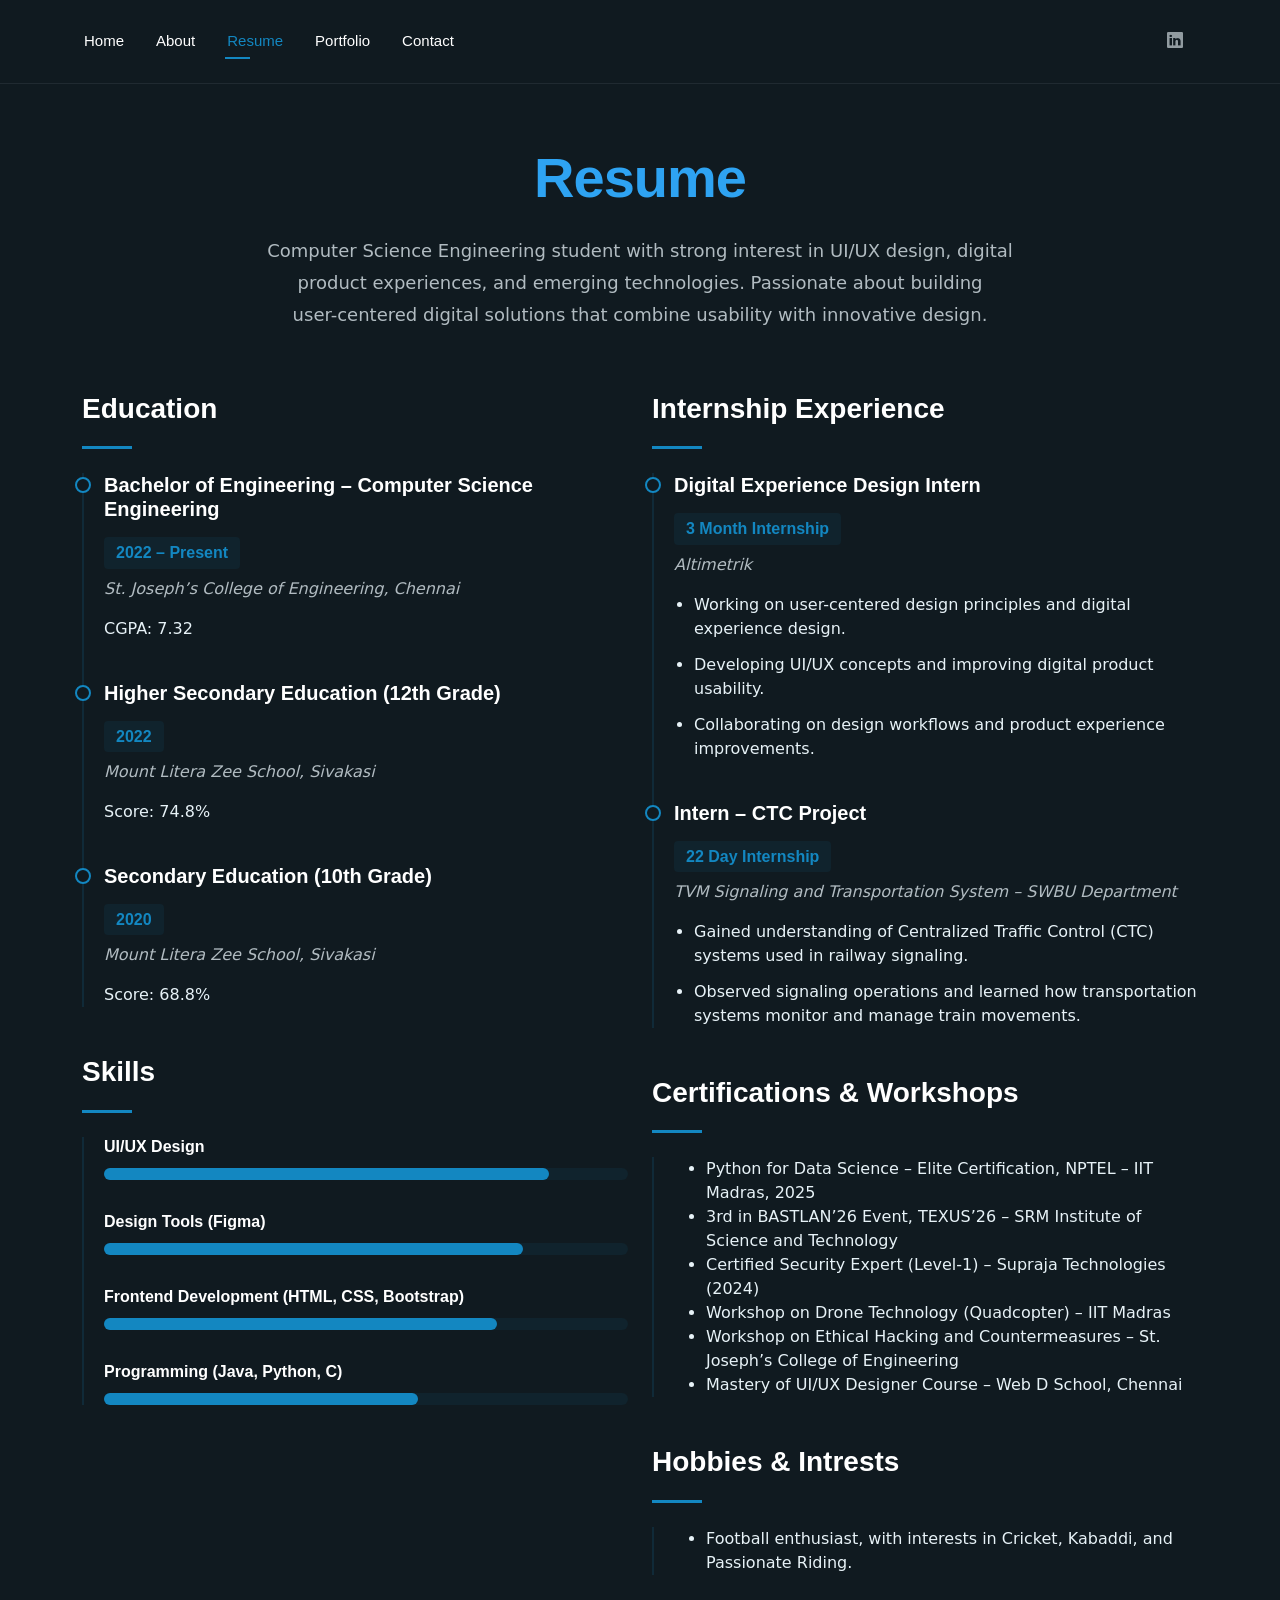
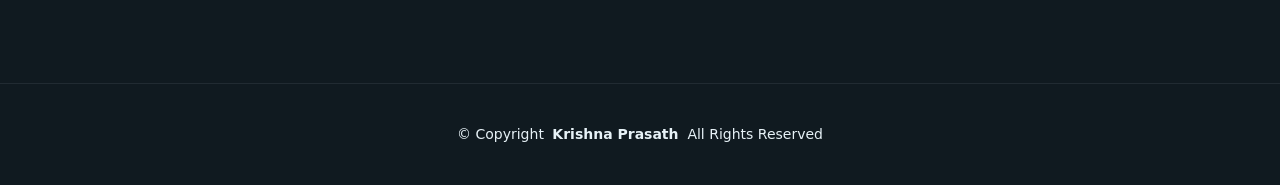
==== commit 549c0faa: "Update resume.html" ====
--- a/resume.html
+++ b/resume.html
@@ -101,7 +101,7 @@
 
 <p class="institution"><em>St. Joseph’s College of Engineering, Chennai</em></p>
 
-<p>CGPA: 7.11</p>
+<p>CGPA: 7.32</p>
 
 </article>
 
@@ -230,7 +230,7 @@
 
 <h4>Digital Experience Design Intern</h4>
 
-<h5>Feb 2026 – Present</h5>
+<h5>3 Month Internship</h5>
 
 <p class="company"><em>Altimetrik</em></p>
 
@@ -397,4 +397,4 @@
 
 </body>
 
-</html>+</html>
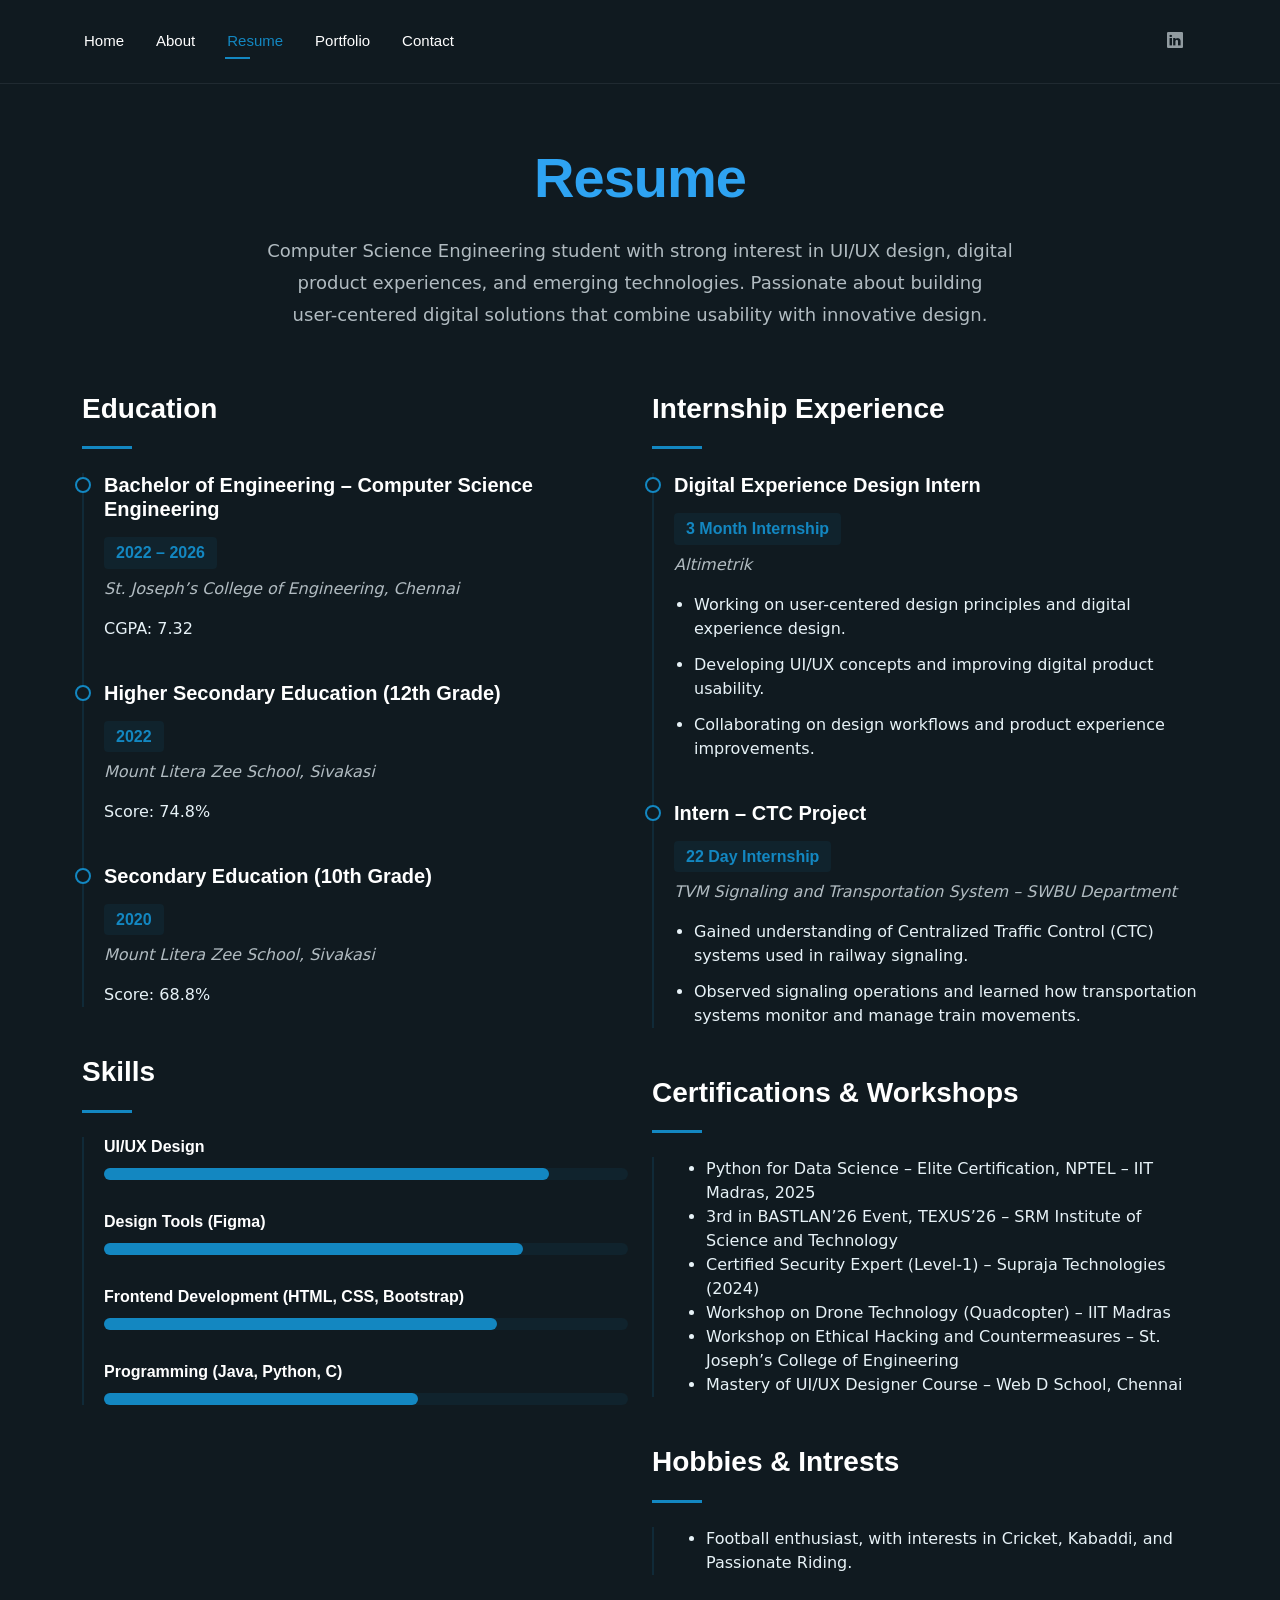
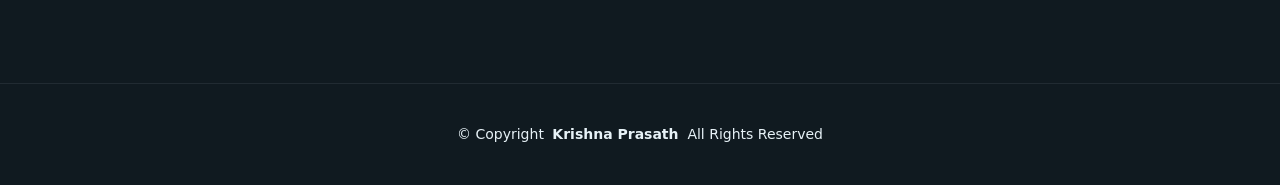
==== commit 213018d2: "Update resume.html" ====
--- a/resume.html
+++ b/resume.html
@@ -97,7 +97,7 @@
 
 <h4>Bachelor of Engineering – Computer Science Engineering</h4>
 
-<h5>2022 – Present</h5>
+<h5>2022 – 2026</h5>
 
 <p class="institution"><em>St. Joseph’s College of Engineering, Chennai</em></p>
 
